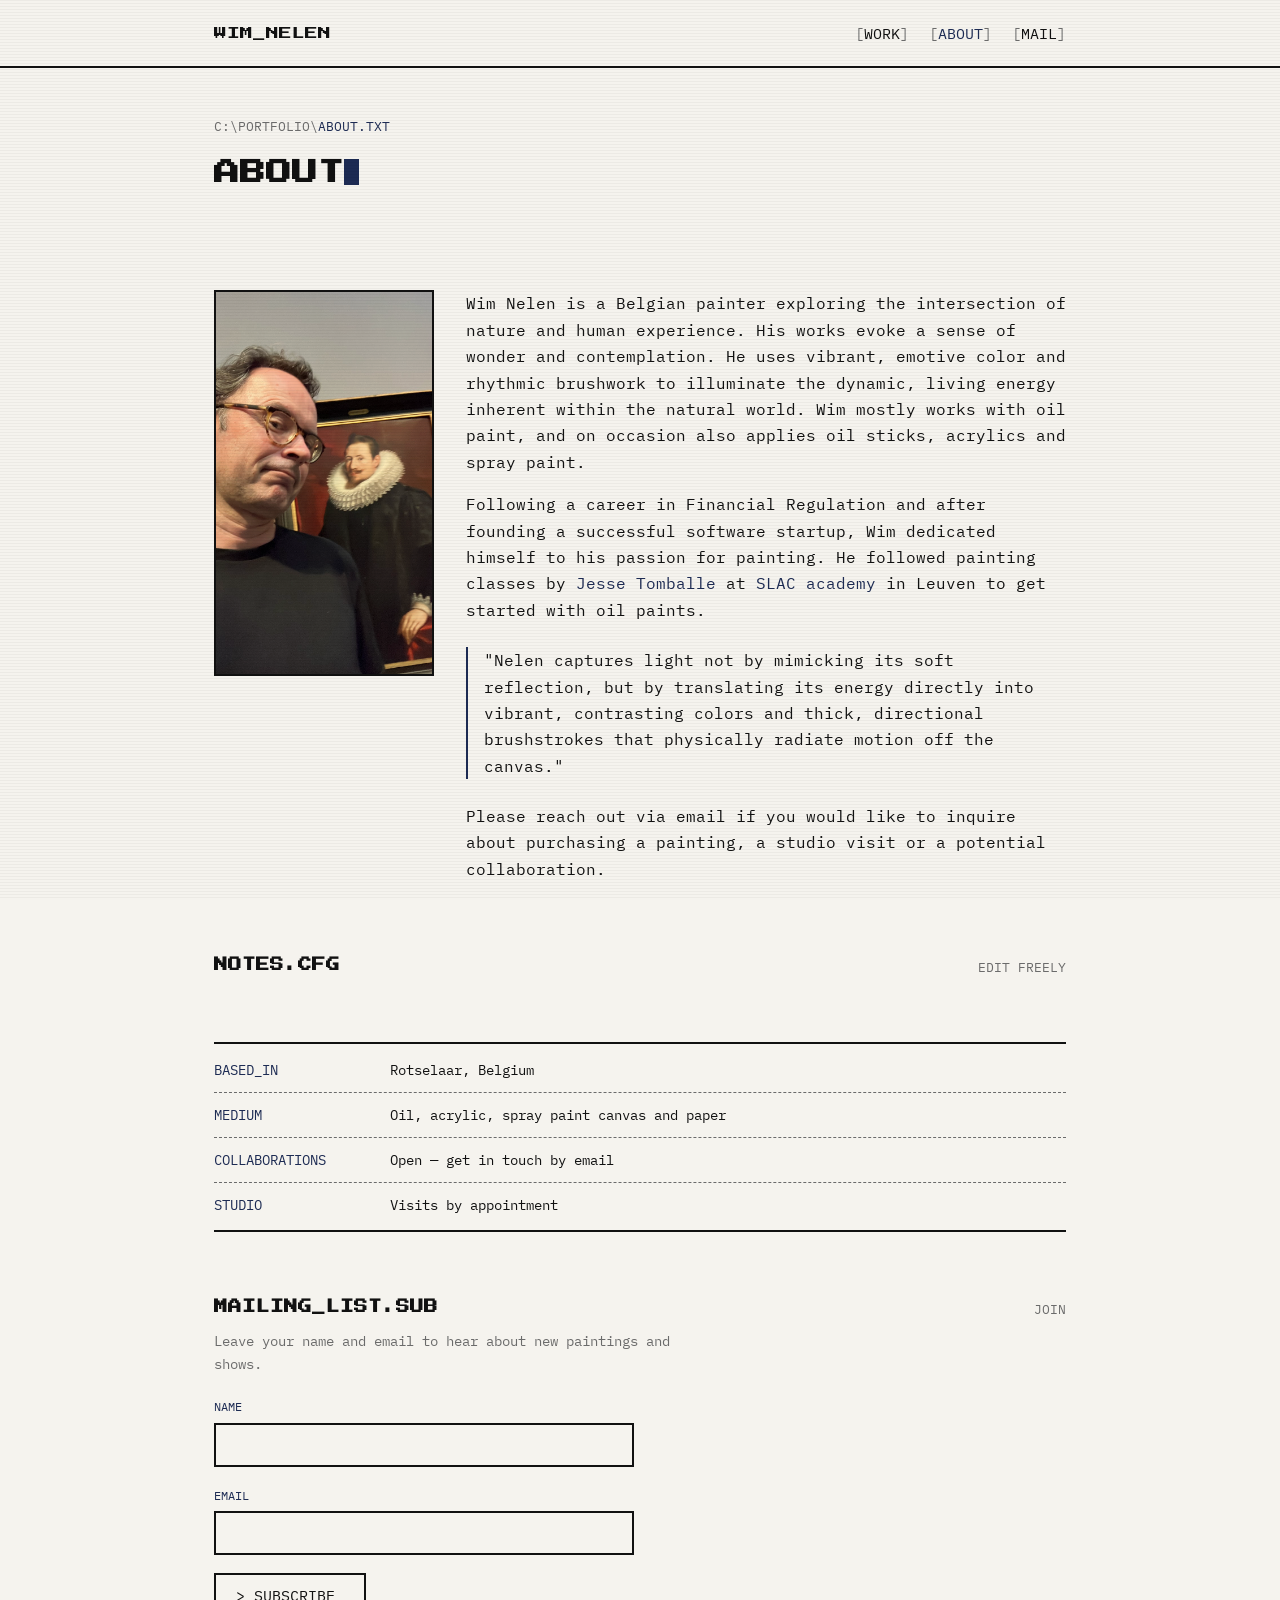
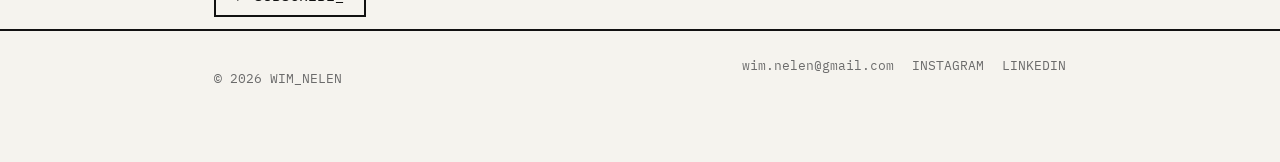
==== about.html @ e788aa65 "Add painting portfolio website" ====
<!DOCTYPE html>
<html lang="en">
<head>
<meta charset="UTF-8">
<meta name="viewport" content="width=device-width, initial-scale=1.0">
<title>About — Wim Nelen</title>
<meta name="description" content="About Wim Nelen, painter.">
<link rel="preconnect" href="https://fonts.googleapis.com">
<link rel="preconnect" href="https://fonts.gstatic.com" crossorigin>
<link href="https://fonts.googleapis.com/css2?family=Press+Start+2P&family=IBM+Plex+Mono:wght@400;500&display=swap" rel="stylesheet">
<link rel="stylesheet" href="styles.css">
</head>
<body>

<nav class="site-nav">
  <div class="wrap">
    <a href="index.html" class="nav-mark">WIM_NELEN</a>
    <ul class="nav-links">
      <li><a href="index.html">WORK</a></li>
      <li><a href="about.html" class="active">ABOUT</a></li>
      <li><a href="mailto:wim.nelen@gmail.com">MAIL</a></li>
    </ul>
  </div>
</nav>

<main class="wrap">

  <header class="banner">
    <div class="path">C:\PORTFOLIO\<span class="accent">ABOUT.TXT</span></div>
    <h1>ABOUT<span class="cursor"></span></h1>
  </header>

 <div class="about-hero">
  <div class="portrait">
    <img src="images/Wim-Nelen.png" alt="image of painter Wim Nelen portrait of a gentleman">
  </div>
    <div class="about-copy">
      <p>
        Wim Nelen is a Belgian painter exploring the intersection of nature and human experience. His works evoke a sense of wonder and contemplation. He uses vibrant, emotive color and rhythmic brushwork to illuminate the dynamic, living energy inherent within the natural world.
        Wim mostly works with oil paint, and on occasion also applies oil sticks, acrylics and spray paint.  
      </p >
      <p>
        Following a career in Financial Regulation and after founding a successful software startup, Wim dedicated himself to his passion for painting. He followed painting classes by <a href="https://instagram.com/Jesse_Tomballe" target="_blank" rel="noopener">Jesse Tomballe</a> at <a href="https://www.academie-slac.be" target="_blank" rel="noopener">SLAC academy</a> in Leuven to get started with oil paints.
      </p>
      <div class="quote">
        "Nelen captures light not by mimicking its soft reflection, but by translating its energy directly into vibrant, contrasting colors and thick, directional brushstrokes that physically radiate motion off the canvas."
      </div>
      <p>
         Please reach out via email if you would like to inquire about purchasing a painting, a studio visit or a potential collaboration.
      </p>
    </div>
  </div>

  <section>
    <div class="section-head">
      <h2>NOTES.CFG</h2>
      <span class="count">EDIT FREELY</span>
    </div>
    <div class="facts">
      <div class="fact-row"><span class="key">BASED_IN</span><span class="val">Rotselaar, Belgium</span></div>
      <div class="fact-row"><span class="key">MEDIUM</span><span class="val">Oil, acrylic, spray paint canvas and paper</span></div>
      <div class="fact-row"><span class="key">COLLABORATIONS</span><span class="val">Open — get in touch by email</span></div>
      <div class="fact-row"><span class="key">STUDIO</span><span class="val">Visits by appointment</span></div>
    </div>
  </section>

  <section>
    <div class="section-head">
      <h2>MAILING_LIST.SUB</h2>
      <span class="count">JOIN</span>
    </div>
    <p style="max-width: 62ch; color: var(--dim); font-size: 0.9rem; margin: 8px 0 20px;">
      Leave your name and email to hear about new paintings and shows.
    </p>

    <form id="subscribe-form" class="sub-form">
      <div>
        <label for="sub-name">NAME</label>
        <input type="text" id="sub-name" name="name" required>
      </div>
      <div>
        <label for="sub-email">EMAIL</label>
        <input type="email" id="sub-email" name="email" required>
      </div>

      <!-- FormSubmit configuration — see README for setup notes -->
      <input type="hidden" name="_subject" value="New mailing list subscriber">
      <input type="hidden" name="_template" value="table">
      <input type="hidden" name="_captcha" value="false">
      <input type="text" name="_honey" style="display:none" tabindex="-1" autocomplete="off">

      <button type="submit" class="sub-submit">&gt; SUBSCRIBE_</button>
    </form>

    <div id="subscribe-success" class="sub-message" hidden>
      &gt; THANK YOU<span id="sub-name-echo"></span> — YOU'RE ON THE LIST.
    </div>
    <div id="subscribe-error" class="sub-message error" hidden>
      &gt; [ERROR] SOMETHING WENT WRONG. PLEASE TRY AGAIN, OR EMAIL DIRECTLY.
    </div>
  </section>

</main>

<footer class="site-footer">
  <div class="wrap">
    <p>© <span id="year"></span> WIM_NELEN</p>
    <div class="footer-links">
      <a href="mailto:wim.nelen@gmail.com">wim.nelen@gmail.com</a>
      <a href="https://instagram.com/wim_nelen" target="_blank" rel="noopener">INSTAGRAM</a>
      <a href="https://linkedin.com/in/wim-nelen-cfa-38a41722/" target="_blank" rel="noopener">LINKEDIN</a>
    </div>
  </div>
</footer>

<script src="script.js"></script>
</body>
</html>
---- styles.css ----
/* =========================================================
   Design tokens — old terminal / early home computer.
   Gallery-white screen, one dark-blue accent, pixel type, hard edges.
   No gradients, no shadows, no rounded corners, no blur.
   ========================================================= */
:root {
  --bg: #F5F3EE;
  --fg: #111111;
  --accent: #1D2B53;   /* dark blue */
  --dim: #6B6B6B;

  --display: 'Press Start 2P', monospace;
  --body: 'IBM Plex Mono', 'Courier New', monospace;

  --max-w: 900px;
  --border: 2px solid var(--fg);
}

* { box-sizing: border-box; }

body {
  margin: 0;
  background: var(--bg);
  color: var(--fg);
  font-family: var(--body);
  font-size: 16px;
  line-height: 1.65;
}

a { color: var(--accent); text-decoration: none; }
a:hover { text-decoration: underline; }

img, video { max-width: 100%; display: block; }

.wrap {
  max-width: var(--max-w);
  margin: 0 auto;
  padding: 0 24px;
}

/* faint scanlines -- the one atmospheric touch, kept subtle */
body::before {
  content: '';
  position: fixed;
  inset: 0;
  pointer-events: none;
  z-index: 200;
  background: repeating-linear-gradient(
    to bottom,
    rgba(0,0,0,0.035) 0px,
    rgba(0,0,0,0.035) 1px,
    transparent 1px,
    transparent 3px
  );
}

/* =========================================================
   Nav -- a command prompt
   ========================================================= */
.site-nav {
  border-bottom: var(--border);
  padding: 20px 0;
}

.site-nav .wrap {
  display: flex;
  align-items: center;
  justify-content: space-between;
  flex-wrap: wrap;
  gap: 12px;
}

.nav-mark {
  font-family: var(--display);
  font-size: 0.8rem;
  color: var(--fg);
}

.nav-links {
  display: flex;
  gap: 20px;
  list-style: none;
  margin: 0;
  padding: 0;
}

.nav-links a {
  color: var(--fg);
  font-size: 0.95rem;
}

.nav-links a::before { content: '['; color: var(--dim); }
.nav-links a::after { content: ']'; color: var(--dim); }
.nav-links a:hover,
.nav-links a.active { color: var(--accent); text-decoration: none; }

/* =========================================================
   Banner
   ========================================================= */
.banner {
  padding: 48px 0 32px;
}

.banner .path {
  font-size: 0.8rem;
  color: var(--dim);
  margin-bottom: 14px;
}

.banner .path .accent { color: var(--accent); }

.banner h1 {
  font-family: var(--display);
  font-size: clamp(1.1rem, 3.2vw, 1.6rem);
  line-height: 1.6;
  margin: 0 0 18px;
  color: var(--fg);
}

.banner .cursor {
  display: inline-block;
  width: 0.6em;
  height: 1em;
  background: var(--accent);
  vertical-align: text-bottom;
  animation: blink 1s steps(1) infinite;
}

@keyframes blink {
  50% { opacity: 0; }
}

.banner p {
  max-width: 60ch;
  color: var(--fg);
}

/* =========================================================
   Featured image block
   ========================================================= */
.feature {
  border: var(--border);
  margin: 24px 0 8px;
}

.feature-canvas {
  aspect-ratio: 16 / 9;
  position: relative;
  filter: grayscale(0.35) contrast(1.1);
  background:
    repeating-linear-gradient(45deg, #1a1a1a 0px, #1a1a1a 6px, #0d0d0d 6px, #0d0d0d 12px);
}

/* Once a real photo or video is dropped in, drop the fixed 16:9 shape
   and size the box to the media's own proportions instead. */
.feature-canvas:has(img),
.feature-canvas:has(video) {
  aspect-ratio: auto;
  filter: none;
  background: none;
}

.feature-canvas img,
.feature-canvas video {
  width: 100%;
  height: auto;
  display: block;
}

.placeholder-label {
  position: absolute;
  inset: 0;
  display: flex;
  align-items: center;
  justify-content: center;
  text-align: center;
  padding: 20px;
  font-size: 0.85rem;
  color: var(--dim);
}

.feature-caption {
  font-size: 0.85rem;
  color: var(--dim);
  margin: 10px 0 40px;
}

.feature-caption .accent { color: var(--accent); }

/* =========================================================
   Section head
   ========================================================= */
.section-head {
  display: flex;
  justify-content: space-between;
  align-items: baseline;
  margin: 56px 0 8px;
}

.section-head h2 {
  font-family: var(--display);
  font-size: 0.85rem;
  margin: 0;
  color: var(--fg);
}

.section-head .count {
  font-size: 0.8rem;
  color: var(--dim);
}

/* =========================================================
   Gallery -- a directory listing
   ========================================================= */
.gallery {
  margin: 16px 0 80px;
  border-top: var(--border);
}

.piece {
  display: grid;
  grid-template-columns: 160px 1fr;
  gap: 20px;
  width: 100%;
  text-align: left;
  background: none;
  border: none;
  border-bottom: 1px solid var(--dim);
  padding: 20px 0;
  color: var(--fg);
  font-family: var(--body);
  cursor: pointer;
}

.piece:hover { background: rgba(29, 43, 83, 0.06); }
.piece:hover .thumb { border-color: var(--accent); }

.thumb {
  aspect-ratio: 4 / 3;
  border: var(--border);
  position: relative;
  filter: grayscale(0.35) contrast(1.1);
}

/* Once a real photo or video replaces the placeholder, drop the fixed
   4:3 shape and size the frame to the media's own proportions instead —
   no cropping or squishing regardless of the painting's orientation. */
.thumb:has(img),
.thumb:has(video) {
  aspect-ratio: auto;
  filter: none;
}

.thumb img,
.thumb video {
  width: 100%;
  height: auto;
  display: block;
}

.thumb-label {
  position: absolute;
  inset: 0;
  display: flex;
  align-items: center;
  justify-content: center;
  text-align: center;
  padding: 8px;
  font-size: 0.68rem;
  color: var(--dim);
}

.piece-info {
  display: flex;
  flex-direction: column;
  justify-content: center;
}

.piece-info .no {
  font-size: 0.78rem;
  color: var(--accent);
  margin-bottom: 6px;
}

.piece-info .title {
  font-size: 1.05rem;
  margin: 0 0 6px;
  color: var(--fg);
}

.piece-info .meta {
  font-size: 0.85rem;
  color: var(--dim);
}

.piece-info .desc {
  font-size: 0.85rem;
  color: var(--fg);
  margin: 10px 0 0;
  max-width: 52ch;
}

/* placeholder textures -- flat dither/hatch patterns, no color gradients */
.tex-1 { background: repeating-linear-gradient(45deg, #1a1a1a 0px, #1a1a1a 5px, #0a0a0a 5px, #0a0a0a 10px); }
.tex-2 { background: repeating-linear-gradient(-45deg, #171717 0px, #171717 4px, #0a0a0a 4px, #0a0a0a 8px); }
.tex-3 { background: repeating-linear-gradient(90deg, #1c1c1c 0px, #1c1c1c 3px, #0a0a0a 3px, #0a0a0a 9px); }
.tex-4 { background: repeating-linear-gradient(0deg, #191919 0px, #191919 5px, #0a0a0a 5px, #0a0a0a 11px); }
.tex-5 { background: repeating-linear-gradient(135deg, #1a1a1a 0px, #1a1a1a 4px, #0a0a0a 4px, #0a0a0a 10px); }
.tex-6 { background: repeating-linear-gradient(60deg, #181818 0px, #181818 6px, #0a0a0a 6px, #0a0a0a 12px); }

/* =========================================================
   Lightbox
   ========================================================= */
.lightbox {
  position: fixed;
  inset: 0;
  background: rgba(245, 243, 238, 0.97);
  display: none;
  align-items: center;
  justify-content: center;
  z-index: 100;
  padding: 32px;
}

.lightbox.open { display: flex; }

.lightbox-inner {
  max-width: 700px;
  width: 100%;
  border: var(--border);
}

.lightbox-canvas {
  display: flex;
  align-items: center;
  justify-content: center;
  min-height: 200px;
}

/* Placeholder swatch fallback, applied only when no real media is loaded */
.lightbox-canvas.tex-1, .lightbox-canvas.tex-2, .lightbox-canvas.tex-3,
.lightbox-canvas.tex-4, .lightbox-canvas.tex-5, .lightbox-canvas.tex-6 {
  aspect-ratio: 4 / 3;
  width: 100%;
  filter: grayscale(0.35) contrast(1.1);
  position: relative;
}

.lightbox-canvas img,
.lightbox-canvas video {
  max-width: 100%;
  max-height: 80vh;
  width: auto;
  height: auto;
  margin: 0 auto;
}

.lightbox-plaque {
  padding: 18px 20px 22px;
  border-top: var(--border);
}

.lightbox-plaque .no { font-size: 0.78rem; color: var(--accent); }
.lightbox-plaque .title { font-size: 1.1rem; margin: 8px 0 4px; color: var(--fg); }
.lightbox-plaque .meta { font-size: 0.85rem; color: var(--dim); }
.lightbox-plaque .desc { font-size: 0.9rem; color: var(--fg); margin-top: 12px; max-width: 52ch; }

.lightbox-close {
  position: absolute;
  top: 24px;
  right: 28px;
  background: none;
  border: var(--border);
  color: var(--fg);
  width: 40px;
  height: 40px;
  font-family: var(--body);
  font-size: 1rem;
  cursor: pointer;
}

.lightbox-close:hover { color: var(--accent); border-color: var(--accent); }

/* =========================================================
   About page
   ========================================================= */
.about-hero {
  display: grid;
  grid-template-columns: 220px 1fr;
  gap: 32px;
  margin: 48px 0 56px;
  align-items: start;
}

.portrait {
  aspect-ratio: 3 / 4;
  border: var(--border);
  position: relative;
  filter: grayscale(0.35) contrast(1.1);
  background: repeating-linear-gradient(45deg, #1a1a1a 0px, #1a1a1a 5px, #0a0a0a 5px, #0a0a0a 10px);
}

.portrait:has(img),
.portrait:has(video) {
  aspect-ratio: auto;
  filter: none;
  background: none;
}

.portrait img,
.portrait video {
  width: 100%;
  height: auto;
  display: block;
}

.about-copy p { margin: 0 0 16px; max-width: 62ch; }

.about-copy .quote {
  border-left: 2px solid var(--accent);
  padding-left: 16px;
  margin: 24px 0;
  color: var(--fg);
}

/* config-file style facts list */
.facts {
  margin: 64px 0;
  border-top: var(--border);
  border-bottom: var(--border);
  padding: 4px 0;
}

.fact-row {
  display: grid;
  grid-template-columns: 160px 1fr;
  gap: 16px;
  padding: 10px 0;
  border-bottom: 1px dashed var(--dim);
  font-size: 0.9rem;
}

.fact-row:last-child { border-bottom: none; }

.fact-row .key { color: var(--accent); }
.fact-row .val { color: var(--fg); }

/* =========================================================
   Subscribe form
   ========================================================= */
.sub-form {
  display: flex;
  flex-direction: column;
  gap: 18px;
  max-width: 420px;
  margin: 20px 0 12px;
}

.sub-form label {
  display: block;
  font-size: 0.78rem;
  color: var(--accent);
  margin-bottom: 6px;
}

.sub-form input[type="text"],
.sub-form input[type="email"] {
  width: 100%;
  background: transparent;
  border: var(--border);
  color: var(--fg);
  font-family: var(--body);
  font-size: 0.95rem;
  padding: 10px 12px;
}

.sub-form input[type="text"]:focus,
.sub-form input[type="email"]:focus {
  outline: 2px solid var(--accent);
  outline-offset: 2px;
}

.sub-submit {
  align-self: flex-start;
  background: transparent;
  border: var(--border);
  color: var(--fg);
  font-family: var(--body);
  font-size: 0.95rem;
  padding: 10px 20px;
  cursor: pointer;
}

.sub-submit:hover:not(:disabled) {
  background: var(--accent);
  border-color: var(--accent);
  color: var(--bg);
}

.sub-submit:disabled {
  color: var(--dim);
  cursor: default;
}

.sub-message {
  border: var(--border);
  padding: 16px 18px;
  margin: 20px 0 12px;
  max-width: 420px;
  font-size: 0.9rem;
}

.sub-message.error { color: var(--dim); }

/* =========================================================
   Footer
   ========================================================= */
.site-footer {
  border-top: var(--border);
  padding: 24px 0 60px;
  font-size: 0.8rem;
  color: var(--dim);
}

.site-footer .wrap {
  display: flex;
  justify-content: space-between;
  flex-wrap: wrap;
  gap: 10px;
}

.footer-links {
  display: flex;
  gap: 18px;
  flex-wrap: wrap;
}

.site-footer a { color: var(--dim); }
.site-footer a:hover { color: var(--accent); }

/* =========================================================
   Responsive
   ========================================================= */
@media (max-width: 640px) {
  .piece { grid-template-columns: 100px 1fr; gap: 14px; }
  .about-hero { grid-template-columns: 1fr; }
  .fact-row { grid-template-columns: 120px 1fr; }
  .nav-links { gap: 12px; }
  .nav-links a { font-size: 0.85rem; }
}

@media (max-width: 480px) {
  .lightbox { padding: 16px; }
  .lightbox-close { top: 16px; right: 16px; width: 34px; height: 34px; }
  .banner .path { font-size: 0.7rem; }
  .piece { grid-template-columns: 84px 1fr; gap: 12px; }
  .thumb-label, .placeholder-label { font-size: 0.62rem; }
}

@media (prefers-reduced-motion: reduce) {
  .banner .cursor { animation: none; }
}

:focus-visible {
  outline: 2px solid var(--accent);
  outline-offset: 2px;
}
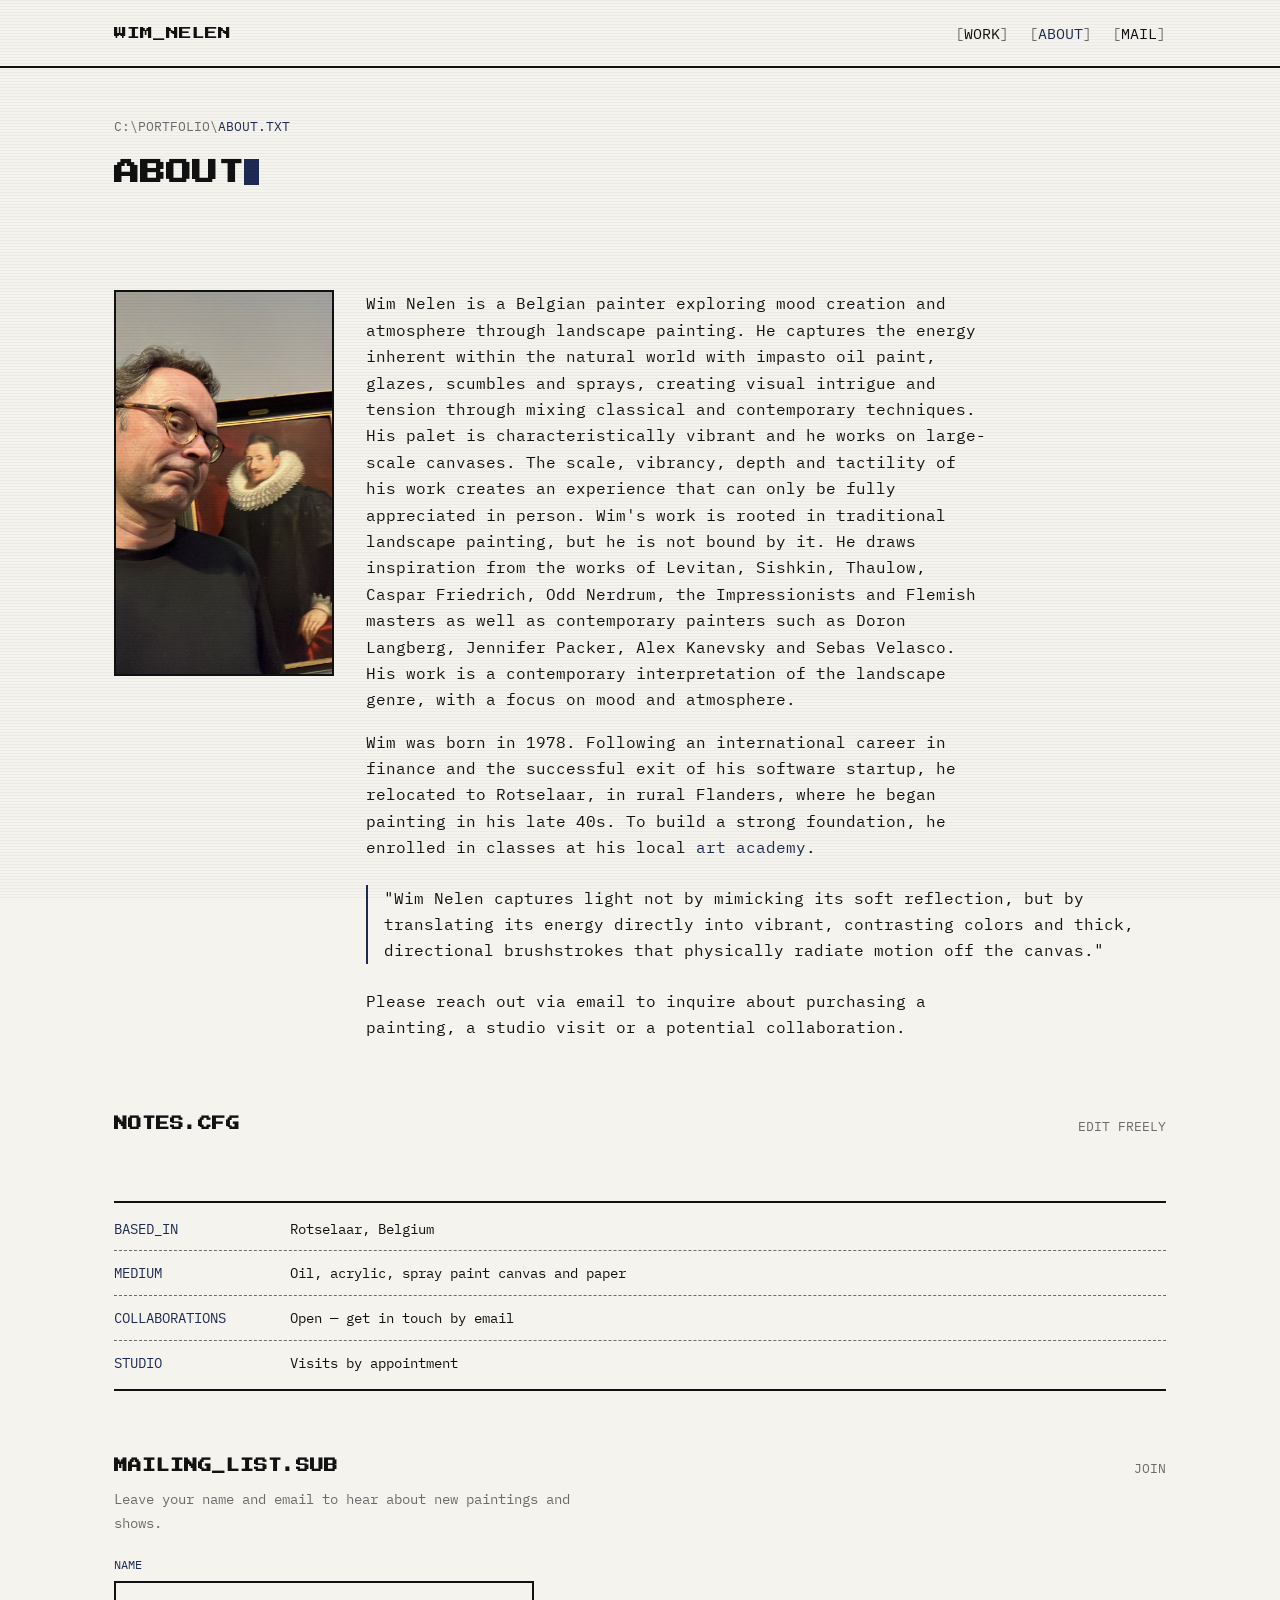
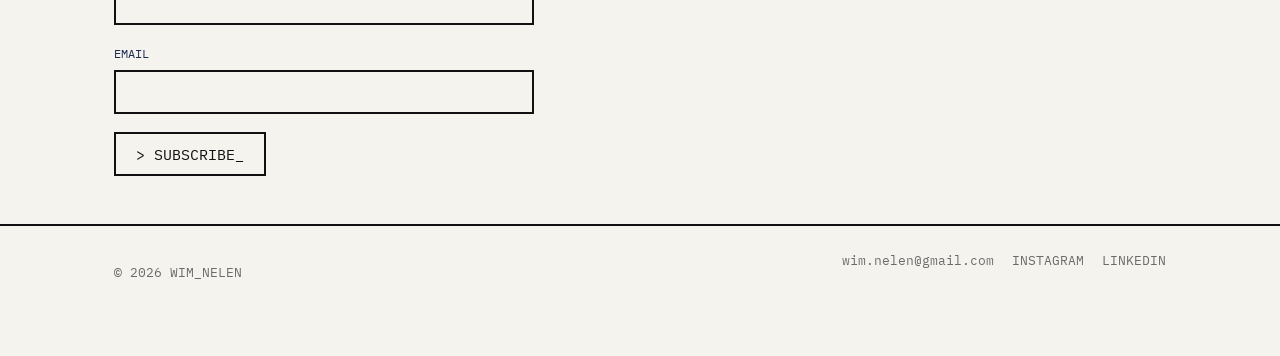
==== commit 113c6edb: "Update website copy" ====
--- a/about.html
+++ b/about.html
@@ -36,17 +36,17 @@
   </div>
     <div class="about-copy">
       <p>
-        Wim Nelen is a Belgian painter exploring the intersection of nature and human experience. His works evoke a sense of wonder and contemplation. He uses vibrant, emotive color and rhythmic brushwork to illuminate the dynamic, living energy inherent within the natural world.
-        Wim mostly works with oil paint, and on occasion also applies oil sticks, acrylics and spray paint.  
-      </p >
+        Wim Nelen is a Belgian painter exploring mood creation and atmosphere through landscape painting. He captures the energy inherent within the natural world with impasto oil paint, glazes, scumbles and sprays, creating visual intrigue and tension through mixing classical and contemporary techniques. His palet is characteristically vibrant and he works on large-scale canvases. The scale, vibrancy, depth and tactility of his work creates an experience that can only be fully appreciated in person.
+        Wim's work is rooted in traditional landscape painting, but he is not bound by it. He draws inspiration from the works of Levitan, Sishkin, Thaulow, Caspar Friedrich, Odd Nerdrum, the Impressionists and Flemish masters as well as contemporary painters such as Doron Langberg, Jennifer Packer, Alex Kanevsky and Sebas Velasco. His work is a contemporary interpretation of the landscape genre, with a focus on mood and atmosphere.
+        </p>
       <p>
-        Following a career in Financial Regulation and after founding a successful software startup, Wim dedicated himself to his passion for painting. He followed painting classes by <a href="https://instagram.com/Jesse_Tomballe" target="_blank" rel="noopener">Jesse Tomballe</a> at <a href="https://www.academie-slac.be" target="_blank" rel="noopener">SLAC academy</a> in Leuven to get started with oil paints.
+        Wim was born in 1978. Following an international career in finance and the successful exit of his software startup, he relocated to Rotselaar, in rural Flanders, where he began painting in his late 40s. To build a strong foundation, he enrolled in classes at his local <a href="https://www.academie-slac.be" target="_blank" rel="noopener">art academy</a>.
       </p>
       <div class="quote">
-        "Nelen captures light not by mimicking its soft reflection, but by translating its energy directly into vibrant, contrasting colors and thick, directional brushstrokes that physically radiate motion off the canvas."
+        "Wim Nelen captures light not by mimicking its soft reflection, but by translating its energy directly into vibrant, contrasting colors and thick, directional brushstrokes that physically radiate motion off the canvas."
       </div>
       <p>
-         Please reach out via email if you would like to inquire about purchasing a painting, a studio visit or a potential collaboration.
+         Please reach out via email to inquire about purchasing a painting, a studio visit or a potential collaboration.
       </p>
     </div>
   </div>
--- a/styles.css
+++ b/styles.css
@@ -12,11 +12,13 @@
   --display: 'Press Start 2P', monospace;
   --body: 'IBM Plex Mono', 'Courier New', monospace;
 
-  --max-w: 900px;
+  --max-w: 1100px;
   --border: 2px solid var(--fg);
 }
 
 * { box-sizing: border-box; }
+
+[hidden] { display: none !important; }
 
 body {
   margin: 0;
@@ -219,17 +221,18 @@
 
 .piece {
   display: grid;
-  grid-template-columns: 160px 1fr;
-  gap: 20px;
+  grid-template-columns: 260px 1fr;
+  gap: 28px;
   width: 100%;
   text-align: left;
   background: none;
   border: none;
   border-bottom: 1px solid var(--dim);
-  padding: 20px 0;
+  padding: 24px 0;
   color: var(--fg);
   font-family: var(--body);
   cursor: pointer;
+  align-items: start;
 }
 
 .piece:hover { background: rgba(29, 43, 83, 0.06); }
@@ -273,7 +276,7 @@
 .piece-info {
   display: flex;
   flex-direction: column;
-  justify-content: center;
+  justify-content: flex-start;
 }
 
 .piece-info .no {
@@ -297,7 +300,6 @@
   font-size: 0.85rem;
   color: var(--fg);
   margin: 10px 0 0;
-  max-width: 52ch;
 }
 
 /* placeholder textures -- flat dither/hatch patterns, no color gradients */
@@ -327,6 +329,9 @@
 .lightbox-inner {
   max-width: 700px;
   width: 100%;
+  max-height: 92vh;
+  display: flex;
+  flex-direction: column;
   border: var(--border);
 }
 
@@ -334,7 +339,9 @@
   display: flex;
   align-items: center;
   justify-content: center;
-  min-height: 200px;
+  min-height: 0;
+  flex: 1 1 auto;
+  overflow: hidden;
 }
 
 /* Placeholder swatch fallback, applied only when no real media is loaded */
@@ -349,13 +356,35 @@
 .lightbox-canvas img,
 .lightbox-canvas video {
   max-width: 100%;
-  max-height: 80vh;
+  max-height: 100%;
   width: auto;
   height: auto;
   margin: 0 auto;
+  object-fit: contain;
+}
+
+.lightbox-canvas img { cursor: zoom-in; }
+
+/* Zoomed state — click the image to toggle. Shows it at full natural
+   size and lets the visitor scroll around to see detail up close. */
+.lightbox-canvas.zoomed {
+  overflow: auto;
+  align-items: flex-start;
+  justify-content: flex-start;
+  cursor: zoom-out;
+}
+
+.lightbox-canvas.zoomed img {
+  max-width: none;
+  max-height: none;
+  width: auto;
+  height: auto;
+  margin: 0;
+  cursor: zoom-out;
 }
 
 .lightbox-plaque {
+  flex: 0 0 auto;
   padding: 18px 20px 22px;
   border-top: var(--border);
 }
@@ -363,7 +392,6 @@
 .lightbox-plaque .no { font-size: 0.78rem; color: var(--accent); }
 .lightbox-plaque .title { font-size: 1.1rem; margin: 8px 0 4px; color: var(--fg); }
 .lightbox-plaque .meta { font-size: 0.85rem; color: var(--dim); }
-.lightbox-plaque .desc { font-size: 0.9rem; color: var(--fg); margin-top: 12px; max-width: 52ch; }
 
 .lightbox-close {
   position: absolute;
@@ -517,6 +545,7 @@
    ========================================================= */
 .site-footer {
   border-top: var(--border);
+  margin-top: 48px;
   padding: 24px 0 60px;
   font-size: 0.8rem;
   color: var(--dim);
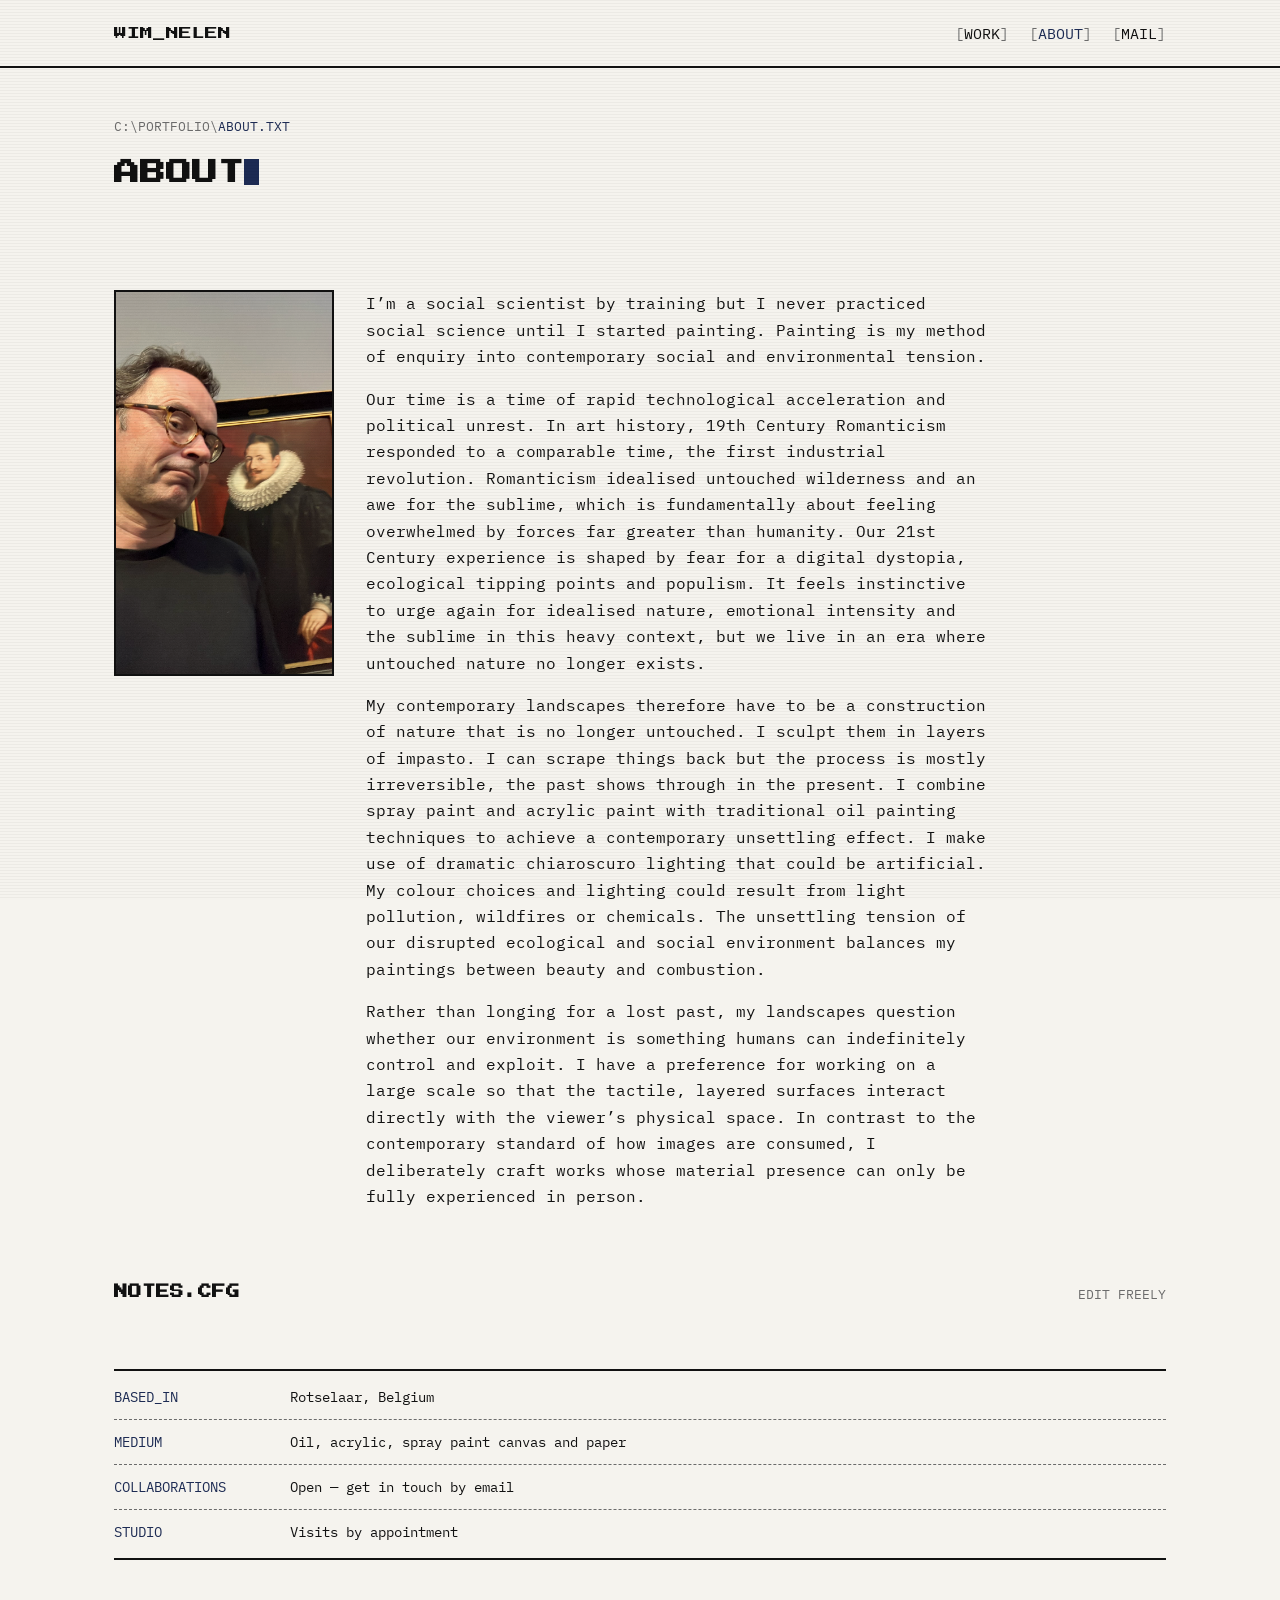
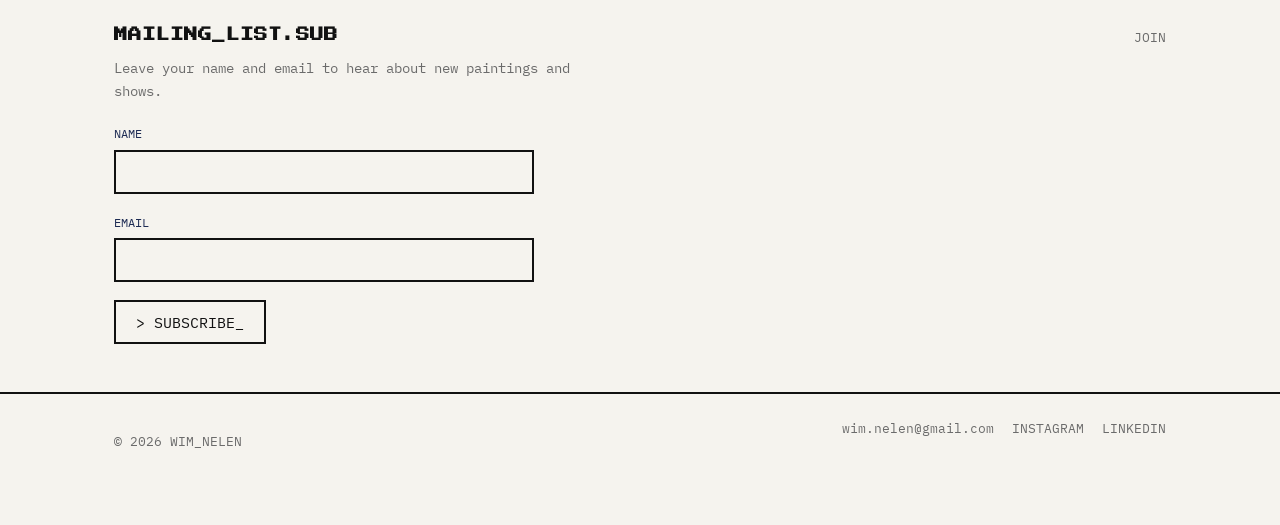
==== commit 43a4d1a0: "Update portfolio content Co-authored-by: Copilot <223556219+Copilot@users.noreply.github.com>" ====
--- a/about.html
+++ b/about.html
@@ -36,17 +36,16 @@
   </div>
     <div class="about-copy">
       <p>
-        Wim Nelen is a Belgian painter exploring mood creation and atmosphere through landscape painting. He captures the energy inherent within the natural world with impasto oil paint, glazes, scumbles and sprays, creating visual intrigue and tension through mixing classical and contemporary techniques. His palet is characteristically vibrant and he works on large-scale canvases. The scale, vibrancy, depth and tactility of his work creates an experience that can only be fully appreciated in person.
-        Wim's work is rooted in traditional landscape painting, but he is not bound by it. He draws inspiration from the works of Levitan, Sishkin, Thaulow, Caspar Friedrich, Odd Nerdrum, the Impressionists and Flemish masters as well as contemporary painters such as Doron Langberg, Jennifer Packer, Alex Kanevsky and Sebas Velasco. His work is a contemporary interpretation of the landscape genre, with a focus on mood and atmosphere.
+        I’m a social scientist by training but I never practiced social science until I started painting. Painting is my method of enquiry into contemporary social and environmental tension.
         </p>
       <p>
-        Wim was born in 1978. Following an international career in finance and the successful exit of his software startup, he relocated to Rotselaar, in rural Flanders, where he began painting in his late 40s. To build a strong foundation, he enrolled in classes at his local <a href="https://www.academie-slac.be" target="_blank" rel="noopener">art academy</a>.
+        Our time is a time of rapid technological acceleration and political unrest. In art history, 19th Century Romanticism responded to a comparable time, the first industrial revolution. Romanticism idealised untouched wilderness and an awe for the sublime, which is fundamentally about feeling overwhelmed by forces far greater than humanity. Our 21st Century experience is shaped by fear for a digital dystopia, ecological tipping points and populism. It feels instinctive to urge again for idealised nature, emotional intensity and the sublime in this heavy context, but we live in an era where untouched nature no longer exists.
       </p>
-      <div class="quote">
-        "Wim Nelen captures light not by mimicking its soft reflection, but by translating its energy directly into vibrant, contrasting colors and thick, directional brushstrokes that physically radiate motion off the canvas."
-      </div>
       <p>
-         Please reach out via email to inquire about purchasing a painting, a studio visit or a potential collaboration.
+        My contemporary landscapes therefore have to be a construction of nature that is no longer untouched. I sculpt them in layers of impasto. I can scrape things back but the process is mostly irreversible, the past shows through in the present. I combine spray paint and acrylic paint with traditional oil painting techniques to achieve a contemporary unsettling effect. I make use of dramatic chiaroscuro lighting that could be artificial. My colour choices and lighting could result from light pollution, wildfires or chemicals. The unsettling tension of our disrupted ecological and social environment balances my paintings between beauty and combustion.
+      </p>
+      <p>
+        Rather than longing for a lost past, my landscapes question whether our environment is something humans can indefinitely control and exploit. I have a preference for working on a large scale so that the tactile, layered surfaces interact directly with the viewer’s physical space. In contrast to the contemporary standard of how images are consumed, I deliberately craft works whose material presence can only be fully experienced in person.
       </p>
     </div>
   </div>
